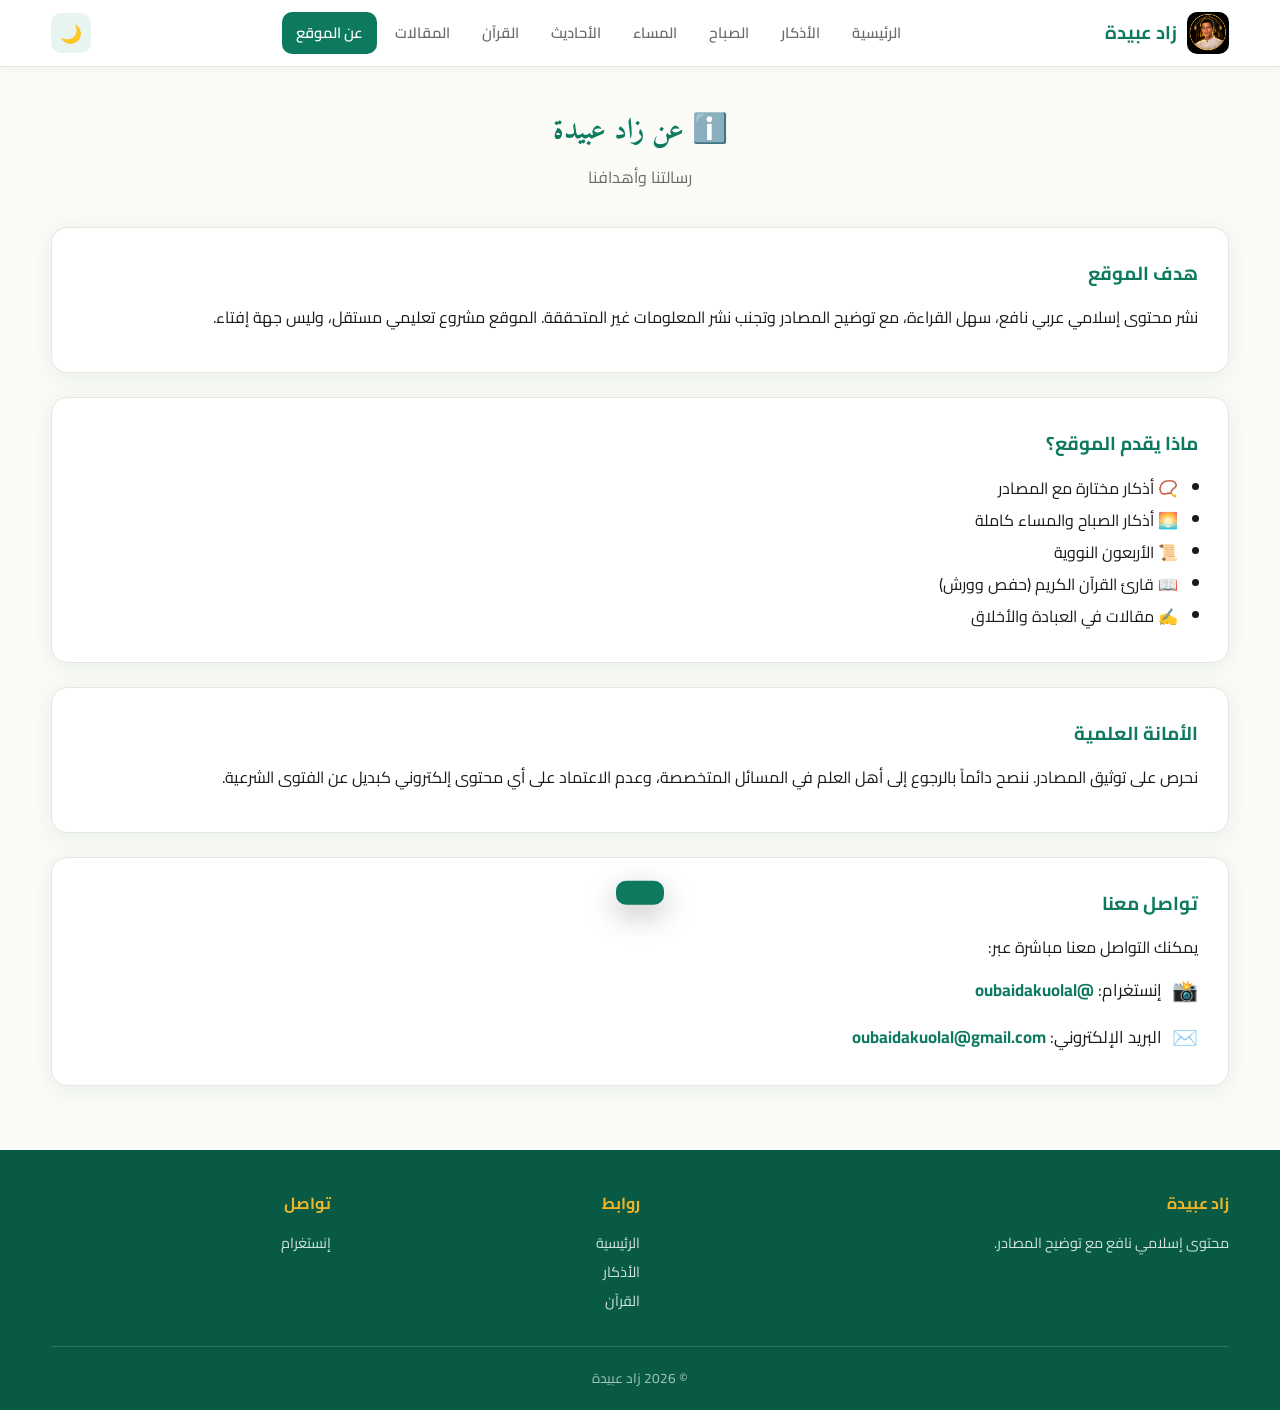
==== about.html @ d974bd97 "Add about page with site information and contact details" ====
<!doctype html>
<html lang="ar" dir="rtl">
<head>
  <meta charset="utf-8">
  <meta name="viewport" content="width=device-width, initial-scale=1">
  <meta name="theme-color" content="#0d7a5f">
  <meta name="description" content="عن موقع زاد عبيدة — رسالتنا وأهدافنا">
  <title>عن الموقع — زاد عبيدة</title>
  <link rel="icon" type="image/png" href="./logo-zad-almuslim.webp.png">
  <link rel="preconnect" href="https://fonts.googleapis.com">
  <link rel="preconnect" href="https://fonts.gstatic.com" crossorigin>
  <link href="https://fonts.googleapis.com/css2?family=Amiri:wght@400;700&family=Cairo:wght@400;600;700&family=Noto+Naskh+Arabic:wght@400;700&display=swap" rel="stylesheet">
  <link rel="stylesheet" href="./assets/style.css">
  <style>
    .about-section {
      background: var(--card); padding: 30px; border-radius: var(--radius);
      box-shadow: var(--shadow); margin-bottom: 24px; border: 1px solid var(--line);
    }
    .about-section h3 { color: var(--primary); margin-bottom: 12px; font-family: 'Cairo', sans-serif; }
    .about-section p { line-height: 1.9; color: var(--text); margin-bottom: 10px; }
    .about-section ul { padding-right: 20px; line-height: 2; color: var(--text); }
    .about-section a { color: var(--primary); font-weight: bold; text-decoration: none; }
    .about-section a:hover { text-decoration: underline; }
    .contact-links { display: flex; flex-direction: column; gap: 12px; margin-top: 10px; }
    .contact-item { display: flex; align-items: center; gap: 10px; font-size: 1.05rem; }
    .contact-item .icon { font-size: 1.3rem; }
  </style>
</head>
<body>

<nav class="navbar">
  <div class="wrap nav-inner">
    <a href="./index.html" class="brand" aria-label="زاد عبيدة">
      <img src="./logo-zad-almuslim.webp.png" alt="شعار زاد عبيدة">
      <span>زاد عبيدة</span>
    </a>
    <div class="nav-links" id="navLinks">
      <a href="./index.html">الرئيسية</a>
      <a href="./adhkar.html">الأذكار</a>
      <a href="./azkar-morning.html">الصباح</a>
      <a href="./azkar-evening.html">المساء</a>
      <a href="./nawawi.html">الأحاديث</a>
      <a href="./quran.html">القرآن</a>
      <a href="./articles.html">المقالات</a>
      <a href="./about.html" class="active">عن الموقع</a>
    </div>
    <div class="nav-tools">
      <button class="icon-btn" id="themeToggle" type="button" aria-label="الوضع الليلي">🌙</button>
      <button class="icon-btn mobile-menu-btn" id="mobileMenuBtn" type="button" aria-label="القائمة">☰</button>
    </div>
  </div>
</nav>

<main class="wrap" style="padding:40px 0">
  <div class="section-head">
    <h2>ℹ️ عن زاد عبيدة</h2>
    <p>رسالتنا وأهدافنا</p>
  </div>

  <div class="about-section">
    <h3>هدف الموقع</h3>
    <p>نشر محتوى إسلامي عربي نافع، سهل القراءة، مع توضيح المصادر وتجنب نشر المعلومات غير المتحققة. الموقع مشروع تعليمي مستقل، وليس جهة إفتاء.</p>
  </div>

  <div class="about-section">
    <h3>ماذا يقدم الموقع؟</h3>
    <ul>
      <li>📿 أذكار مختارة مع المصادر</li>
      <li>🌅 أذكار الصباح والمساء كاملة</li>
      <li>📜 الأربعون النووية</li>
      <li>📖 قارئ القرآن الكريم (حفص وورش)</li>
      <li>✍️ مقالات في العبادة والأخلاق</li>
    </ul>
  </div>

  <div class="about-section">
    <h3>الأمانة العلمية</h3>
    <p>نحرص على توثيق المصادر. ننصح دائماً بالرجوع إلى أهل العلم في المسائل المتخصصة، وعدم الاعتماد على أي محتوى إلكتروني كبديل عن الفتوى الشرعية.</p>
  </div>

  <div class="about-section">
    <h3>تواصل معنا</h3>
    <p>يمكنك التواصل معنا مباشرة عبر:</p>
    <div class="contact-links">
      <div class="contact-item">
        <span class="icon">📸</span>
        <span>إنستغرام: <a href="https://instagram.com/oubaidakuolal" target="_blank" rel="noopener noreferrer">@oubaidakuolal</a></span>
      </div>
      <div class="contact-item">
        <span class="icon">✉️</span>
        <span>البريد الإلكتروني: <a href="mailto:oubaidakuolal@gmail.com">oubaidakuolal@gmail.com</a></span>
      </div>
    </div>
  </div>
</main>

<footer>
  <div class="wrap">
    <div class="footer-inner">
      <div><h4>زاد عبيدة</h4><p>محتوى إسلامي نافع مع توضيح المصادر.</p></div>
      <div><h4>روابط</h4><p><a href="./index.html">الرئيسية</a><br><a href="./adhkar.html">الأذكار</a><br><a href="./quran.html">القرآن</a></p></div>
      <div><h4>تواصل</h4><p><a href="https://instagram.com/oubaidakuolal" target="_blank" rel="noopener noreferrer">إنستغرام</a></p></div>
    </div>
    <div class="footer-bottom">© <span id="year"></span> زاد عبيدة</div>
  </div>
</footer>

<div id="toast" class="toast" role="status" aria-live="polite"></div>
<button class="back-to-top" id="backToTop" type="button" aria-label="العودة للأعلى">↑</button>

<script src="./assets/data.js"></script>
<script src="./assets/app.js"></script>
<script>
document.getElementById('year').textContent = new Date().getFullYear();
</script>
</body>
</html>
---- assets/style.css ----
/* ============================================================
   زاد عبيدة — التنسيقات المشتركة
   ============================================================ */

:root{
  --primary:#0d7a5f;
  --primary-dark:#095a45;
  --primary-light:#e8f4f0;
  --accent:#f0b429;
  --accent-light:#fef3d7;
  --bg:#fafaf7;
  --card:#ffffff;
  --text:#1a1a1a;
  --text-muted:#6b6b6b;
  --line:#e8e6dd;
  --shadow:0 4px 20px rgba(13,122,95,.08);
  --shadow-lg:0 12px 40px rgba(13,122,95,.12);
  --radius:16px;
  --radius-sm:10px;
}

body.dark{
  --bg:#121212;
  --card:#1e1e1e;
  --text:#e8e8e8;
  --text-muted:#a0a0a0;
  --line:#2a2a2a;
  --primary-light:#1a3d33;
  --accent-light:#3d2e10;
  --shadow:0 4px 20px rgba(0,0,0,.4);
  --shadow-lg:0 12px 40px rgba(0,0,0,.5);
}

*{box-sizing:border-box;margin:0;padding:0}
html{scroll-behavior:smooth;scroll-padding-top:80px}

body{
  font-family:'Cairo','Noto Naskh Arabic',Tahoma,sans-serif;
  background:var(--bg);
  color:var(--text);
  line-height:1.7;
  transition:background .3s,color .3s;
  min-height:100vh;
  display:flex;
  flex-direction:column;
}

h1,h2,h3,.hero-title{font-family:'Amiri','Noto Naskh Arabic',serif}
a{color:inherit;text-decoration:none}
button{font-family:inherit;cursor:pointer;border:0;background:none}
img{max-width:100%;height:auto}

.wrap{width:min(1200px,92%);margin:0 auto}

/* ============ شريط التنقل ============ */
.navbar{
  position:sticky;top:0;z-index:1000;
  background:var(--card);
  border-bottom:1px solid var(--line);
  box-shadow:0 2px 12px rgba(0,0,0,.04);
  transition:all .3s;
}
.nav-inner{
  display:flex;align-items:center;justify-content:space-between;
  gap:16px;padding:12px 0;
}
.brand{
  display:flex;align-items:center;gap:10px;
  font-weight:700;font-size:1.15rem;color:var(--primary);
  text-decoration:none;
}
.brand img{width:42px;height:42px;object-fit:contain;border-radius:10px}
.brand-fallback{
  width:42px;height:42px;display:grid;place-items:center;
  background:var(--primary);color:#fff;border-radius:10px;
  font-weight:700;font-size:1rem;
}
.nav-links{
  display:flex;gap:4px;align-items:center;flex-wrap:wrap;
}
.nav-links a{
  padding:8px 14px;border-radius:var(--radius-sm);
  font-size:.92rem;font-weight:600;color:var(--text-muted);
  transition:all .2s;text-decoration:none;
}
.nav-links a:hover{background:var(--primary-light);color:var(--primary)}
.nav-links a.active{background:var(--primary);color:#fff}
.nav-tools{display:flex;gap:8px;align-items:center}
.icon-btn{
  width:40px;height:40px;border-radius:10px;
  background:var(--primary-light);color:var(--primary);
  display:grid;place-items:center;font-size:1.1rem;
  transition:all .2s;cursor:pointer;border:0;
}
.icon-btn:hover{background:var(--primary);color:#fff}
.mobile-menu-btn{display:none}
.lang-select{
  padding:8px 12px;border-radius:10px;
  border:1px solid var(--line);
  background:var(--card);color:var(--text);
  font-size:.88rem;font-family:inherit;cursor:pointer;
}

/* ============ Hero ============ */
.hero{
  text-align:center;padding:60px 0 40px;
  position:relative;overflow:hidden;
}
.hero::before{
  content:"۞";position:absolute;top:-40px;left:50%;
  transform:translateX(-50%);font-size:300px;
  color:var(--primary);opacity:.03;pointer-events:none;
}
.hero .bismillah{
  color:var(--primary);font-size:.95rem;
  margin-bottom:12px;font-weight:600;
}
.hero-title{
  font-size:clamp(2rem,5vw,3.2rem);
  color:var(--primary);
  line-height:1.3;margin-bottom:16px;
  position:relative;z-index:1;
}
.hero-subtitle{
  font-size:1.05rem;color:var(--text-muted);
  max-width:600px;margin:0 auto 24px;
}
.hero-actions{
  display:flex;gap:12px;justify-content:center;
  flex-wrap:wrap;margin-top:24px;
}
.btn-primary{
  display:inline-flex;align-items:center;gap:8px;
  background:var(--primary);color:#fff;
  padding:12px 24px;border-radius:var(--radius-sm);
  font-weight:700;font-size:1rem;
  transition:all .2s;box-shadow:0 4px 16px rgba(13,122,95,.2);
  text-decoration:none;
}
.btn-primary:hover{background:var(--primary-dark);transform:translateY(-2px);box-shadow:0 6px 20px rgba(13,122,95,.3)}
.btn-secondary{
  display:inline-flex;align-items:center;gap:8px;
  background:var(--card);color:var(--primary);
  padding:12px 24px;border-radius:var(--radius-sm);
  font-weight:700;font-size:1rem;border:1px solid var(--line);
  transition:all .2s;text-decoration:none;
}
.btn-secondary:hover{border-color:var(--primary);background:var(--primary-light)}

/* ============ لوحة اليوم ============ */
.dashboard{
  display:grid;grid-template-columns:repeat(auto-fit,minmax(280px,1fr));
  gap:20px;margin:40px 0;
}
.dash-card{
  background:var(--card);border-radius:var(--radius);
  padding:24px;box-shadow:var(--shadow);
  border:1px solid var(--line);
  position:relative;overflow:hidden;
}
.dash-card::before{
  content:"";position:absolute;top:0;right:0;left:0;
  height:4px;background:linear-gradient(90deg,var(--primary),var(--accent));
}
.dash-card h3{
  font-size:1.15rem;color:var(--primary);
  margin-bottom:16px;display:flex;align-items:center;gap:8px;
  font-family:'Cairo',sans-serif;font-weight:700;
}
.prayer-list{list-style:none;display:flex;flex-direction:column;gap:8px}
.prayer-item{
  display:flex;justify-content:space-between;align-items:center;
  padding:10px 14px;background:var(--primary-light);
  border-radius:var(--radius-sm);font-size:.95rem;
  transition:all .2s;
}
.prayer-item.active{
  background:var(--primary);color:#fff;font-weight:700;
  transform:scale(1.02);box-shadow:0 4px 12px rgba(13,122,95,.2);
}
.countdown{
  text-align:center;font-size:1.05rem;font-weight:700;
  color:var(--primary);margin-top:12px;
  padding:12px;background:var(--accent-light);
  border-radius:var(--radius-sm);
}
.daily-content{font-size:1rem;line-height:1.9;color:var(--text)}
.daily-content .big{font-size:1.05rem;margin-bottom:8px;color:var(--text)}
.daily-content .src{font-size:.85rem;color:var(--text-muted);margin-top:8px}

/* ============ الأقسام ============ */
.section{padding:50px 0}
.section-head{text-align:center;margin-bottom:36px}
.section-head h2{
  font-size:1.8rem;color:var(--primary);margin-bottom:8px;
}
.section-head p{color:var(--text-muted);font-size:1rem}
.cards-grid{
  display:grid;grid-template-columns:repeat(auto-fit,minmax(220px,1fr));
  gap:16px;
}
.nav-card{
  background:var(--card);border-radius:var(--radius);
  padding:28px 20px;text-align:center;
  box-shadow:var(--shadow);border:1px solid var(--line);
  transition:all .25s;cursor:pointer;
  display:flex;flex-direction:column;align-items:center;gap:12px;
  text-decoration:none;color:inherit;
}
.nav-card:hover{
  transform:translateY(-4px);box-shadow:var(--shadow-lg);
  border-color:var(--primary);
}
.nav-card .emoji{font-size:2.4rem;line-height:1}
.nav-card h3{font-size:1.1rem;color:var(--primary);font-family:'Cairo',sans-serif;font-weight:700}
.nav-card p{font-size:.85rem;color:var(--text-muted)}

/* ============ الأذكار ============ */
.azkar-list{display:flex;flex-direction:column;gap:14px;max-width:820px;margin:0 auto}
.azkar-item{
  background:var(--card);border-radius:var(--radius);
  padding:22px;box-shadow:var(--shadow);
  border:1px solid var(--line);
  transition:all .2s;
}
.azkar-item:hover{border-color:var(--primary);box-shadow:var(--shadow-lg)}
.azkar-item h3{
  font-size:1.05rem;color:var(--primary);
  margin-bottom:12px;font-family:'Cairo',sans-serif;
  font-weight:700;
}
.azkar-text{
  font-size:1.15rem;line-height:2;color:var(--text);
  margin-bottom:12px;padding:14px;
  background:var(--primary-light);border-radius:var(--radius-sm);
  border-right:3px solid var(--accent);
  white-space:pre-line;
}
.azkar-ref{font-size:.85rem;color:var(--text-muted);margin-bottom:14px}
.azkar-actions{
  display:flex;gap:8px;flex-wrap:wrap;align-items:center;
}
.action-btn{
  padding:8px 14px;border-radius:8px;
  background:var(--primary-light);color:var(--primary);
  font-size:.85rem;font-weight:600;
  transition:all .2s;border:0;cursor:pointer;
}
.action-btn:hover{background:var(--primary);color:#fff}
.action-btn.primary{background:var(--primary);color:#fff}
.action-btn.primary:hover{background:var(--primary-dark)}
.action-btn.done{background:var(--accent);color:#1a1a1a}
.count-badge{
  padding:8px 14px;background:var(--accent-light);
  color:var(--primary);border-radius:8px;
  font-weight:700;font-size:.85rem;margin-inline-start:auto;
}

/* ============ الفلاتر ============ */
.filter-row{display:flex;gap:8px;flex-wrap:wrap;margin-bottom:20px;justify-content:center}
.filter-btn{
  padding:8px 16px;border-radius:999px;
  background:var(--card);color:var(--text-muted);
  border:1px solid var(--line);font-size:.88rem;
  font-weight:600;cursor:pointer;transition:all .2s;
}
.filter-btn:hover{border-color:var(--primary);color:var(--primary)}
.filter-btn.active{background:var(--primary);color:#fff;border-color:var(--primary)}

/* ============ البحث ============ */
.search-box{
  max-width:600px;margin:0 auto 30px;position:relative;
}
.search-box input{
  width:100%;padding:14px 50px 14px 18px;
  border:2px solid var(--line);border-radius:var(--radius);
  font-size:1rem;font-family:inherit;
  background:var(--card);color:var(--text);
  transition:border-color .2s;
}
.search-box input:focus{outline:none;border-color:var(--primary)}
.search-box::before{
  content:"🔍";position:absolute;right:18px;top:50%;
  transform:translateY(-50%);font-size:1.2rem;
  pointer-events:none;
}

/* ============ الأحاديث ============ */
.hadith-grid{
  display:grid;grid-template-columns:repeat(auto-fill,minmax(280px,1fr));
  gap:16px;
}
.hadith-card{
  background:var(--card);border-radius:var(--radius);
  padding:20px;box-shadow:var(--shadow);
  border:1px solid var(--line);
  display:flex;flex-direction:column;gap:10px;
  transition:all .2s;
}
.hadith-card:hover{border-color:var(--primary);box-shadow:var(--shadow-lg)}
.hadith-badge{
  display:inline-block;padding:4px 10px;
  background:var(--accent-light);color:var(--primary);
  border-radius:6px;font-size:.75rem;font-weight:700;
  width:fit-content;
}
.hadith-card h3{
  font-size:1rem;color:var(--primary);
  font-family:'Cairo',sans-serif;font-weight:700;
}
.hadith-card p{
  font-size:.9rem;color:var(--text-muted);
  line-height:1.7;
  display:-webkit-box;-webkit-line-clamp:3;
  -webkit-box-orient:vertical;overflow:hidden;
}
.hadith-open{
  margin-top:auto;padding:8px 14px;
  background:var(--primary);color:#fff;
  border-radius:8px;font-size:.85rem;font-weight:600;
  cursor:pointer;transition:all .2s;border:0;
}
.hadith-open:hover{background:var(--primary-dark)}

/* ============ المودال ============ */
.modal{
  position:fixed;inset:0;z-index:9999;
  background:rgba(0,0,0,.65);
  display:flex;align-items:center;justify-content:center;
  padding:16px;
}
.modal[hidden]{display:none!important}
.modal-dialog{
  background:var(--card);color:var(--text);
  width:min(760px,100%);max-height:88vh;
  overflow:auto;border-radius:var(--radius);
  padding:24px;box-shadow:0 20px 70px rgba(0,0,0,.3);
}
.modal-head{
  display:flex;justify-content:space-between;align-items:center;
  gap:12px;border-bottom:1px solid var(--line);
  padding-bottom:14px;margin-bottom:16px;
}
.modal-head h2{
  font-size:1.2rem;color:var(--primary);
  font-family:'Cairo',sans-serif;font-weight:700;
}
.modal-close{
  padding:8px 14px;border-radius:8px;
  background:var(--primary-light);color:var(--primary);
  font-weight:700;cursor:pointer;border:0;font-size:.9rem;
}
.modal-close:hover{background:var(--primary);color:#fff}
.modal-body{
  font-size:1.05rem;line-height:2;
  white-space:pre-line;margin-bottom:16px;
}
.modal-source{
  color:var(--primary);font-weight:700;
  text-decoration:underline;
}

/* ============ قارئ القرآن ============ */
.quran-controls{
  display:flex;gap:12px;flex-wrap:wrap;
  margin-bottom:20px;justify-content:center;
}
.quran-controls select{
  flex:1;min-width:200px;max-width:400px;
  padding:12px 16px;border-radius:var(--radius-sm);
  border:1px solid var(--line);background:var(--card);
  color:var(--text);font-family:inherit;font-size:1rem;
}
.quran-reader{
  background:var(--card);border-radius:var(--radius);
  padding:28px;box-shadow:var(--shadow);
  border:1px solid var(--line);
  font-size:1.2rem;line-height:2.4;
  max-height:600px;overflow-y:auto;
}
.quran-reader h2{
  text-align:center;color:var(--primary);
  margin-bottom:20px;font-family:'Cairo',sans-serif;
}
.quran-reader.loading{
  text-align:center;color:var(--text-muted);
  font-style:italic;padding:60px;
}

/* ============ Footer ============ */
footer{
  background:var(--primary-dark);color:#fff;
  padding:40px 0 20px;margin-top:auto;
}
.footer-inner{
  display:grid;grid-template-columns:2fr 1fr 1fr;
  gap:30px;margin-bottom:30px;
}
footer h4{color:var(--accent);margin-bottom:12px;font-size:1rem}
footer p,footer a{
  font-size:.9rem;color:#d0e4de;line-height:2;
  text-decoration:none;
}
footer a:hover{color:var(--accent)}
.footer-bottom{
  text-align:center;padding-top:20px;
  border-top:1px solid rgba(255,255,255,.15);
  font-size:.85rem;color:#a8c4b9;
}

/* ============ Utilities ============ */
.hidden{display:none!important}
.text-center{text-align:center}
.mt-2{margin-top:16px}
.mb-2{margin-bottom:16px}
.toast{
  position:fixed;bottom:24px;left:50%;
  transform:translateX(-50%) translateY(120%);
  background:var(--primary);color:#fff;
  padding:12px 24px;border-radius:var(--radius-sm);
  box-shadow:0 10px 30px rgba(0,0,0,.25);
  transition:transform .3s ease;z-index:10000;
  font-size:.92rem;max-width:90vw;text-align:center;
}
.toast.show{transform:translateX(-50%) translateY(0)}
.back-to-top{
  position:fixed;bottom:20px;left:20px;
  width:48px;height:48px;border-radius:50%;
  background:var(--primary);color:#fff;
  border:0;cursor:pointer;
  box-shadow:0 6px 20px rgba(0,0,0,.25);
  font-size:1.3rem;
  opacity:0;visibility:hidden;
  transform:translateY(20px);transition:all .3s;
  z-index:9998;
}
.back-to-top.show{opacity:1;visibility:visible;transform:translateY(0)}
.back-to-top:hover{background:var(--primary-dark)}
body.dark .back-to-top{background:var(--accent);color:#1a1a1a}

/* ============ Mobile ============ */
@media(max-width:768px){
  .nav-links{
    display:none;position:absolute;top:100%;right:0;left:0;
    flex-direction:column;background:var(--card);
    padding:16px;border-bottom:1px solid var(--line);
    box-shadow:0 4px 16px rgba(0,0,0,.1);
    gap:4px;
  }
  .nav-links.open{display:flex}
  .nav-links a{padding:12px 16px;text-align:center}
  .mobile-menu-btn{display:grid}
  .footer-inner{grid-template-columns:1fr}
  .hero{padding:40px 0 24px}
  .hero-title{font-size:1.8rem}
  .dashboard{grid-template-columns:1fr}
  .hadith-grid{grid-template-columns:1fr}
  .section{padding:30px 0}
  .azkar-text{font-size:1.05rem}
  .quran-reader{font-size:1.05rem;padding:20px}
}

/* ============ Accessibility ============ */
@media(prefers-reduced-motion:reduce){
  *,*::before,*::after{
    animation-duration:.01ms!important;
    animation-iteration-count:1!important;
    transition-duration:.01ms!important;
  }
  html{scroll-behavior:auto}
}

/* ============ Print ============ */
@media print{
  .navbar,.back-to-top,.toast,footer,.action-btn{display:none!important}
  body{background:#fff;color:#000}
}
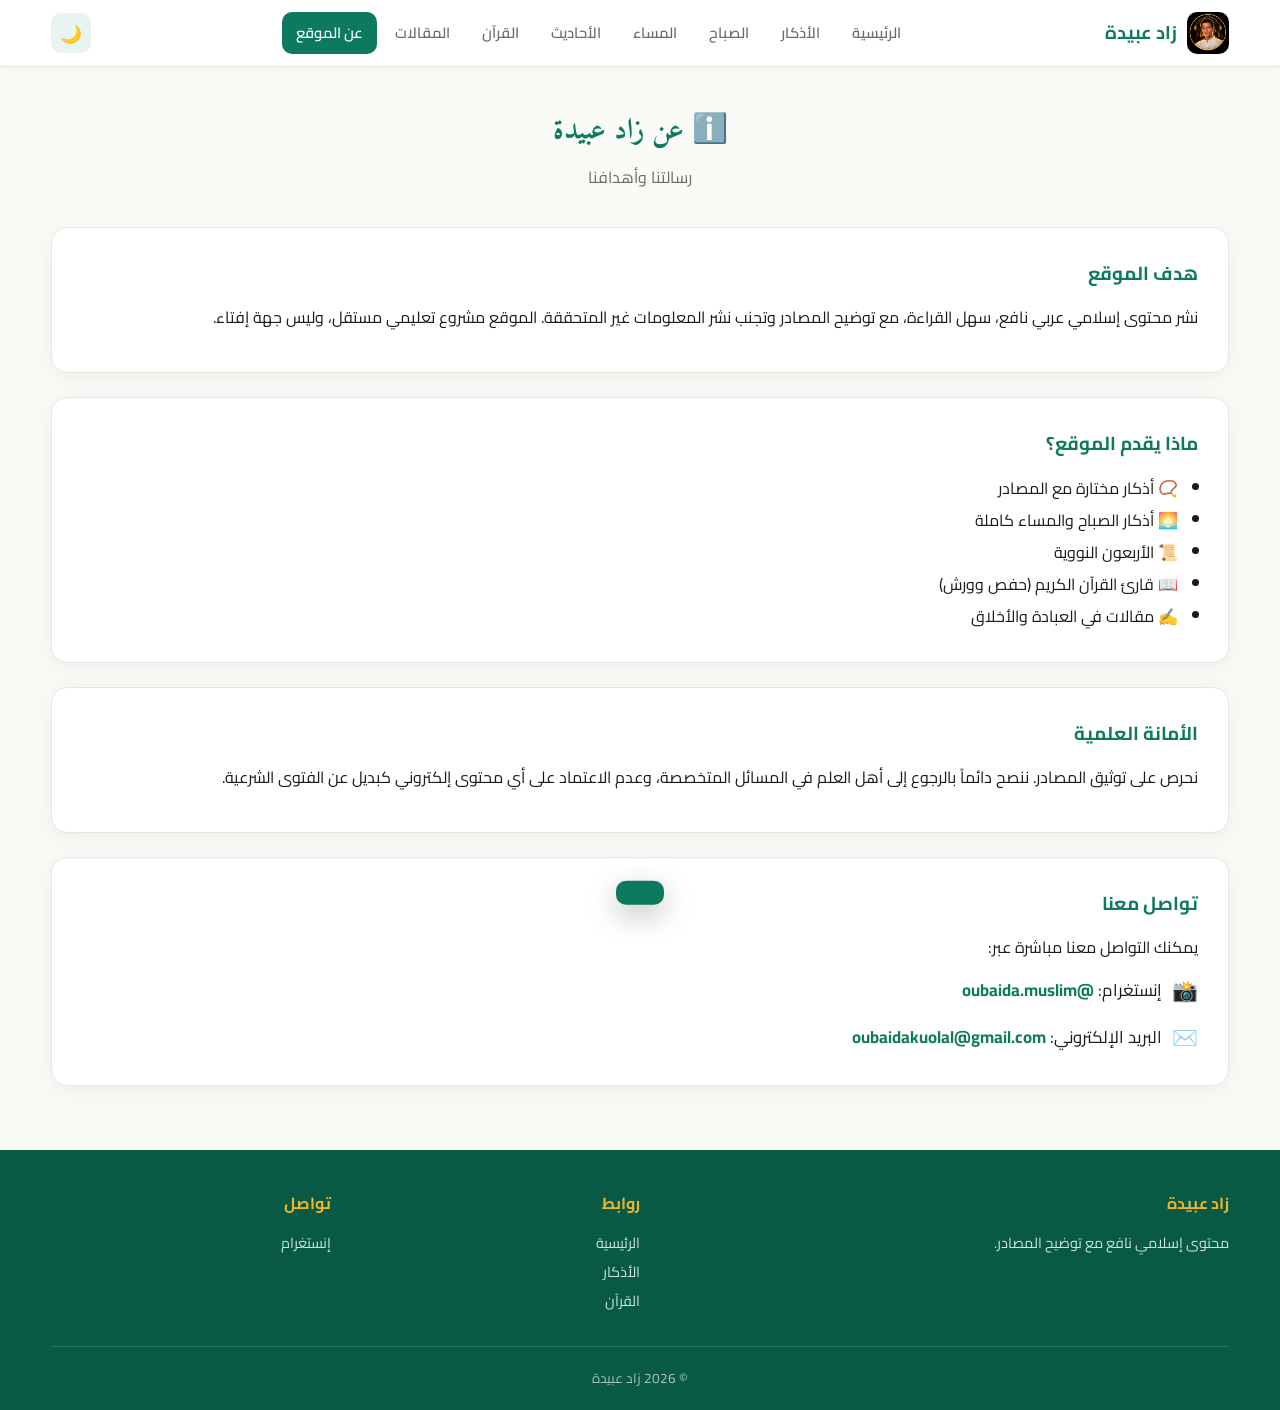
==== commit e3c6ce29: "Update about.html" ====
--- a/about.html
+++ b/about.html
@@ -84,7 +84,7 @@
     <div class="contact-links">
       <div class="contact-item">
         <span class="icon">📸</span>
-        <span>إنستغرام: <a href="https://instagram.com/oubaidakuolal" target="_blank" rel="noopener noreferrer">@oubaidakuolal</a></span>
+        <span>إنستغرام: <a href="https://www.instagram.com/oubaida.muslim/" target="_blank" rel="noopener noreferrer">@oubaida.muslim</a></span>
       </div>
       <div class="contact-item">
         <span class="icon">✉️</span>
@@ -99,7 +99,7 @@
     <div class="footer-inner">
       <div><h4>زاد عبيدة</h4><p>محتوى إسلامي نافع مع توضيح المصادر.</p></div>
       <div><h4>روابط</h4><p><a href="./index.html">الرئيسية</a><br><a href="./adhkar.html">الأذكار</a><br><a href="./quran.html">القرآن</a></p></div>
-      <div><h4>تواصل</h4><p><a href="https://instagram.com/oubaidakuolal" target="_blank" rel="noopener noreferrer">إنستغرام</a></p></div>
+      <div><h4>تواصل</h4><p><a href="https://www.instagram.com/oubaida.muslim/" target="_blank" rel="noopener noreferrer">إنستغرام</a></p></div>
     </div>
     <div class="footer-bottom">© <span id="year"></span> زاد عبيدة</div>
   </div>
